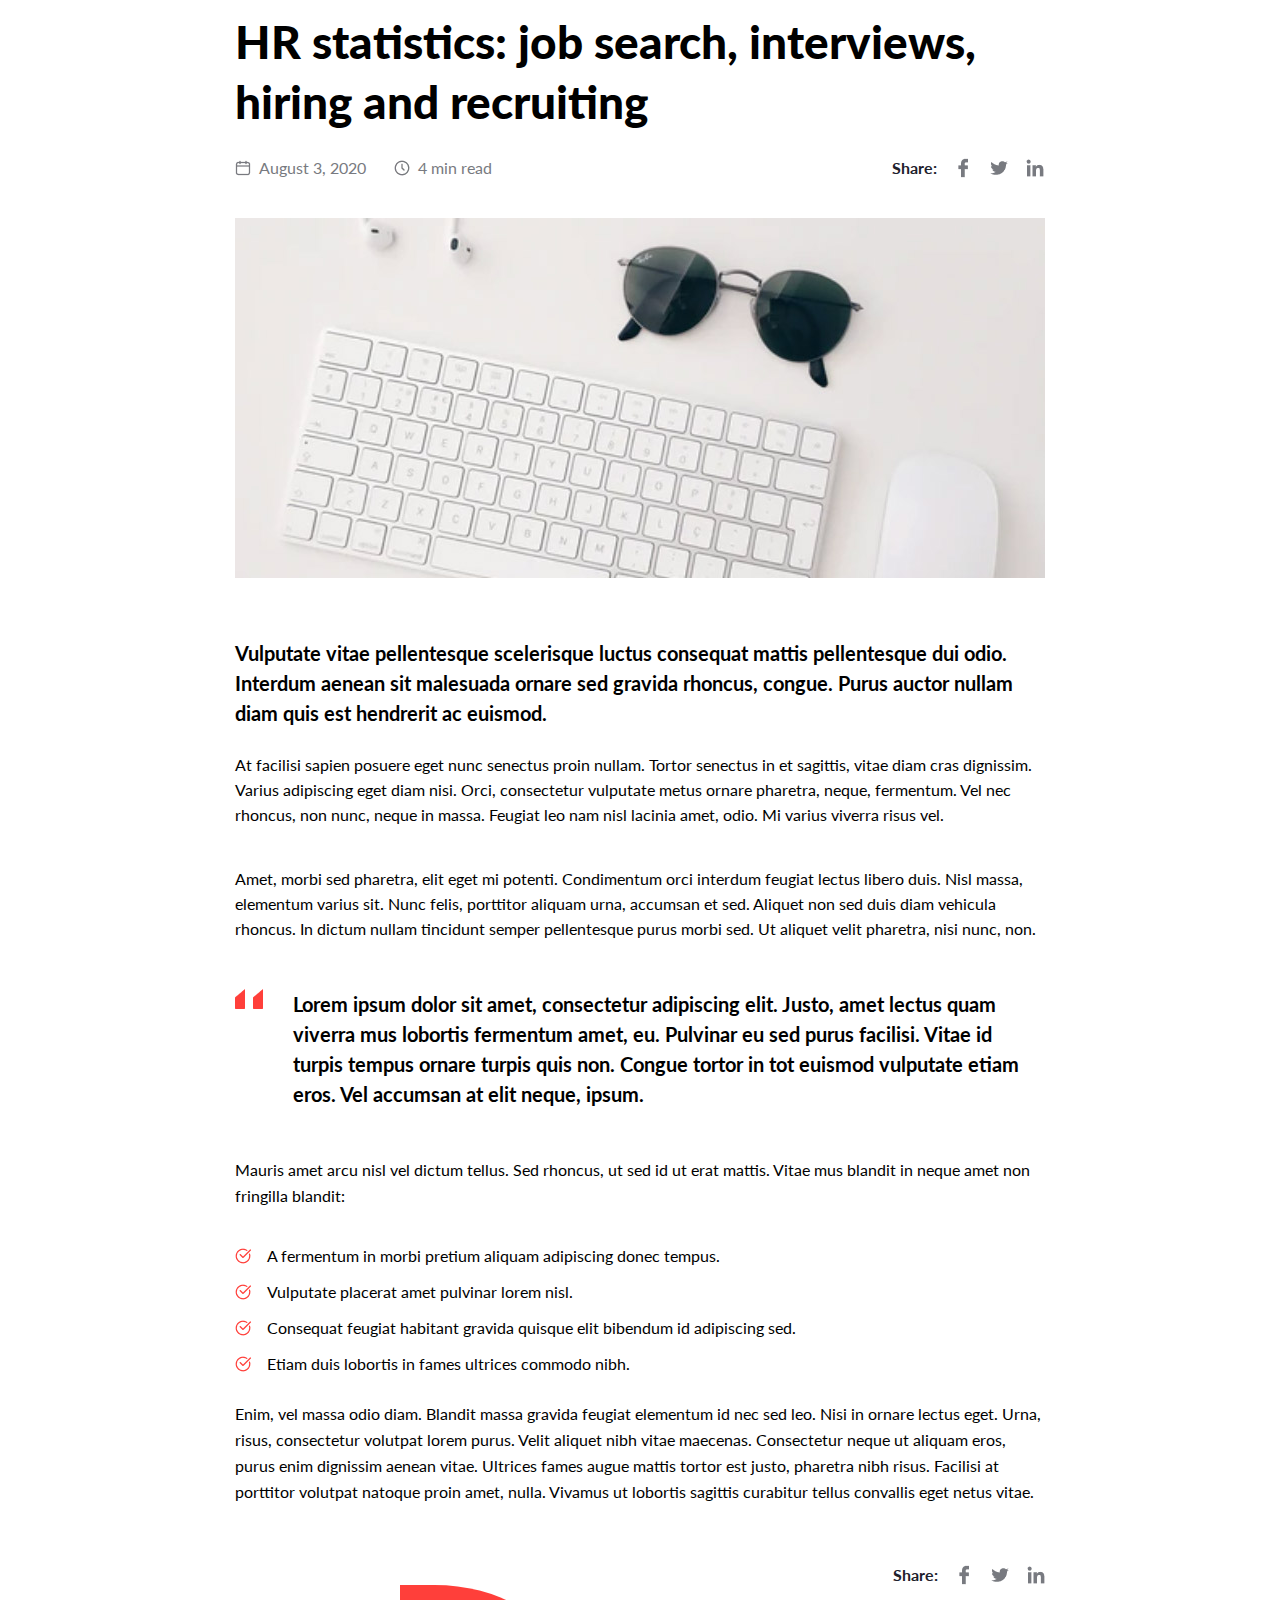
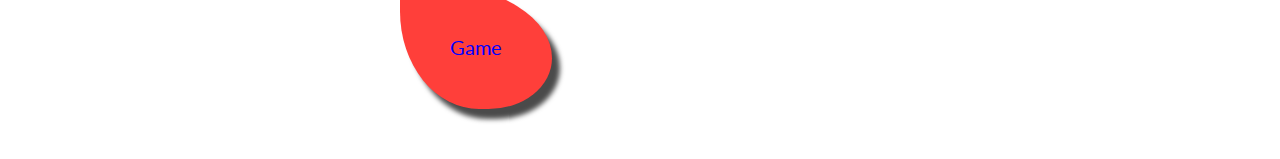
==== index.html @ 2d9ab495 "Add files via upload" ====
<!DOCTYPE html>
<html lang="en">

<head>
	<meta charset="UTF-8">
	<meta http-equiv="X-UA-Compatible" content="IE=edge">
	<meta name="viewport" content="width=device-width, initial-scale=1.0">
	<link rel="stylesheet" href="../css/style.css">
	<title>Homework_9</title>
</head>

<body>
	<div class="wrapper">



		<h1>HR statistics: job search, interviews, hiring and recruiting</h1>


		<div class="line">
			<div class="calendar">August 3, 2020</div>
			<div class="watch">4 min read</div>

			<div class="share">

				<h2>Share:</h2>
				
				<picture class="icon">
					<source srcset="../images/Facebook.webp" type="">
					<img src="../images/Facebook.png" alt="image">
				</picture>

				<picture class="icon">
					<source srcset="images/Twitter.webp" type="">
					<img src="../images/Twitter.png" alt="image">
				</picture>

				<picture class="icon">
					<source srcset="images/Linked-In.webp" type="">
					<img src="../images/Linked-In.png" alt="image">
				</picture>

			</div>
		</div>

		<div class="img"><img src="../images/homework_4.jpg" alt=""></div>

		<div class="one">
			Vulputate vitae pellentesque scelerisque luctus consequat mattis pellentesque dui odio. Interdum
			aenean sit malesuada ornare sed gravida rhoncus, congue. Purus auctor nullam diam quis est
			hendrerit ac euismod.
		</div>

		<div class="two">
			At facilisi sapien posuere eget nunc senectus proin nullam. Tortor senectus in et sagittis,
			vitae diam cras dignissim. Varius adipiscing eget diam nisi. Orci, consectetur vulputate metus
			ornare pharetra, neque, fermentum. Vel nec rhoncus, non nunc, neque in massa. Feugiat leo nam
			nisl lacinia amet, odio. Mi varius viverra risus vel.

			<div class="span">
				Amet, morbi sed pharetra, elit eget mi potenti. Condimentum orci interdum feugiat lectus
				libero
				duis. Nisl massa, elementum varius sit. Nunc felis, porttitor aliquam urna, accumsan et
				sed.
				Aliquet non sed duis diam vehicula rhoncus. In dictum nullam tincidunt semper
				pellentesque purus
				morbi sed. Ut aliquet velit pharetra, nisi nunc, non.
			</div>

		</div>

		<div class="three">
			Lorem ipsum dolor sit amet, consectetur adipiscing elit. Justo, amet lectus quam viverra mus
			lobortis fermentum amet, eu. Pulvinar eu sed purus facilisi. Vitae id turpis tempus ornare
			turpis quis non. Congue tortor in tot euismod vulputate etiam eros. Vel accumsan at elit neque,
			ipsum.
		</div>

		<div class="four">
			Mauris amet arcu nisl vel dictum tellus. Sed rhoncus, ut sed id ut erat mattis. Vitae mus
			blandit in neque amet non fringilla blandit:
		</div>

		<div class="list">
			<ul>
				<li>A fermentum in morbi pretium aliquam adipiscing donec tempus.</li>
				<li>Vulputate placerat amet pulvinar lorem nisl.</li>
				<li>Consequat feugiat habitant gravida quisque elit bibendum id adipiscing sed.</li>
				<li>Etiam duis lobortis in fames ultrices commodo nibh.</li>
			</ul>
		</div>

		<div class="five">
			Enim, vel massa odio diam. Blandit massa gravida feugiat elementum id nec sed leo. Nisi in
			ornare lectus eget. Urna, risus, consectetur volutpat lorem purus. Velit aliquet nibh vitae
			maecenas. Consectetur neque ut aliquam eros, purus enim dignissim aenean vitae. Ultrices fames
			augue mattis tortor est justo, pharetra nibh risus. Facilisi at porttitor volutpat natoque proin
			amet, nulla. Vivamus ut lobortis sagittis curabitur tellus convallis eget netus vitae. 
		</div>


		<footer>
			<div class="share">
				<h2 class="header-one">Share:</h2>
				<picture class="icon">
					<source srcset="../images/Facebook.webp" type="">
					<img src="../images/Facebook.png" alt="image">
				</picture>
				<picture class="icon">
					<source srcset="../images/Twitter.webp" type="">
					<img src="../images/Twitter.png" alt="image">
				</picture>
				<picture class="icon">
					<source srcset="../images/Linked-In.webp" type="">
					<img src="../images/Linked-In.png" alt="image">
				</picture>
			</div>
		</footer>
	</div>
	
	<button>
		<a href="game.html">Game</a>
	</button>

</body>

</html>
---- css/style.css ----
@import 'null.css';


@import url('https://fonts.googleapis.com/css?family=Lato:400,700,900&display=swap');


.wrapper {
	max-width: 810px;
	margin: 0px auto;
}

h1 {

	Font-family: Lato;
	Font-size: 46px;
	font-weight: 900;
	Line-height: 130%;
	text-align: left;
	height: 120px;
	margin-top: 12px;
	margin-bottom: 26px;

}

.img {
	width: 810px;
	height: 360px;
	margin-bottom: 60px;

}

.one {
	font-family: Lato;
	font-weight: 700;
	font-size: 20px;
	line-height: 30px;
	margin-bottom: 24px;
}

.two {
	text-align: left;
	font-family: Lato;
	font-weight: 400;
	font-size: 16px;
	line-height: 25px;
	margin-bottom: 48px;
}

.three {
	Font-family: Lato;
	font-weight: Bold;
	Font-size: 20px;
	Line-height: 150%;
	margin-bottom: 48px;
	padding-left: 58px;
	background-image: url('../images/braces.jpg');
	background-repeat: no-repeat;
	background-position: 0 0;
}


.four {
	font-family: Lato;
	font-size: 16px;
	line-height: 26px;
	text-align: left;
	margin-bottom: 24px;
}



li {
	font-family: Lato;
	font-weight: 400;
	font-size: 16px;
	line-height: 26px;
	padding: 10px 0px 0px 32px;
	background: url('../images/check.png') 0 15px / auto no-repeat;
	
	

}

.list {
	margin-bottom: 24px;
}

.five {
	font-family: Lato;
	font-size: 16px;
	line-height: 26px;
	text-align: left;
        margin-bottom: 60px;
}

.span {
	margin-top: 39px;
}

button {

	max-width: 400px;
	margin: 0px 0px 50px 400px;
	padding: 50px;
	border-radius: 0% 98% 53% 66% / 0% 75% 52% 100%;
	background-color: rgba(255, 63, 58, 1);
	text-align: center;
	box-shadow: 8px 10px 5px 0px rgba(0,0,0,0.71);

}

button:active {
	background-color: rgb(233, 118, 114);
	
	box-shadow: 0px 0px 30px 25px rgba(92,199,186,0.71) inset;
	margin-right: -5px;

}

button:hover {
	background-color: rgb(255, 216, 58);
	padding: 50px;
	
}



a {
	color: blue;
	font-family: 'Lato';
	font-size: 20px;
	
	
}

.line {
	
	margin:0 0 40px 0;
}


.calendar {
	display: inline-block;
	font-family: 'Lato';
	font-size: 16px;
	font-weight: 400;
	color: rgba(120, 122, 128, 1);
	background: url(/images/Vector.webp) left center no-repeat;
	padding: 0 0 0 24px;
	margin: 0 24px 0 0;
}

.watch {
	display: inline-block;
	font-family: 'Lato';
	font-size: 16px;
	font-weight: 400;
	color: rgba(120, 122, 128, 1);
	margin: 0 395.5px 0 0;
	background: url(/images/Union.webp) left center no-repeat;
	padding: 0 0 0 24px;
}

h2 {
	display: inline;
	font-family: 'Lato';
	font-size: 16px;
	font-weight: 700;
	color: rgba(30, 33, 44, 1);
	margin: 0px 12px 0px 0px;
}

.share {
	display: inline-block;
	margin: 0 -100px 0 0;
	
}

.icon {
	max-width: 20px;
	max-height: 20px;
	margin: 0px 12px 0 0;
}


footer {
	margin: 0 0 0 658px;
}
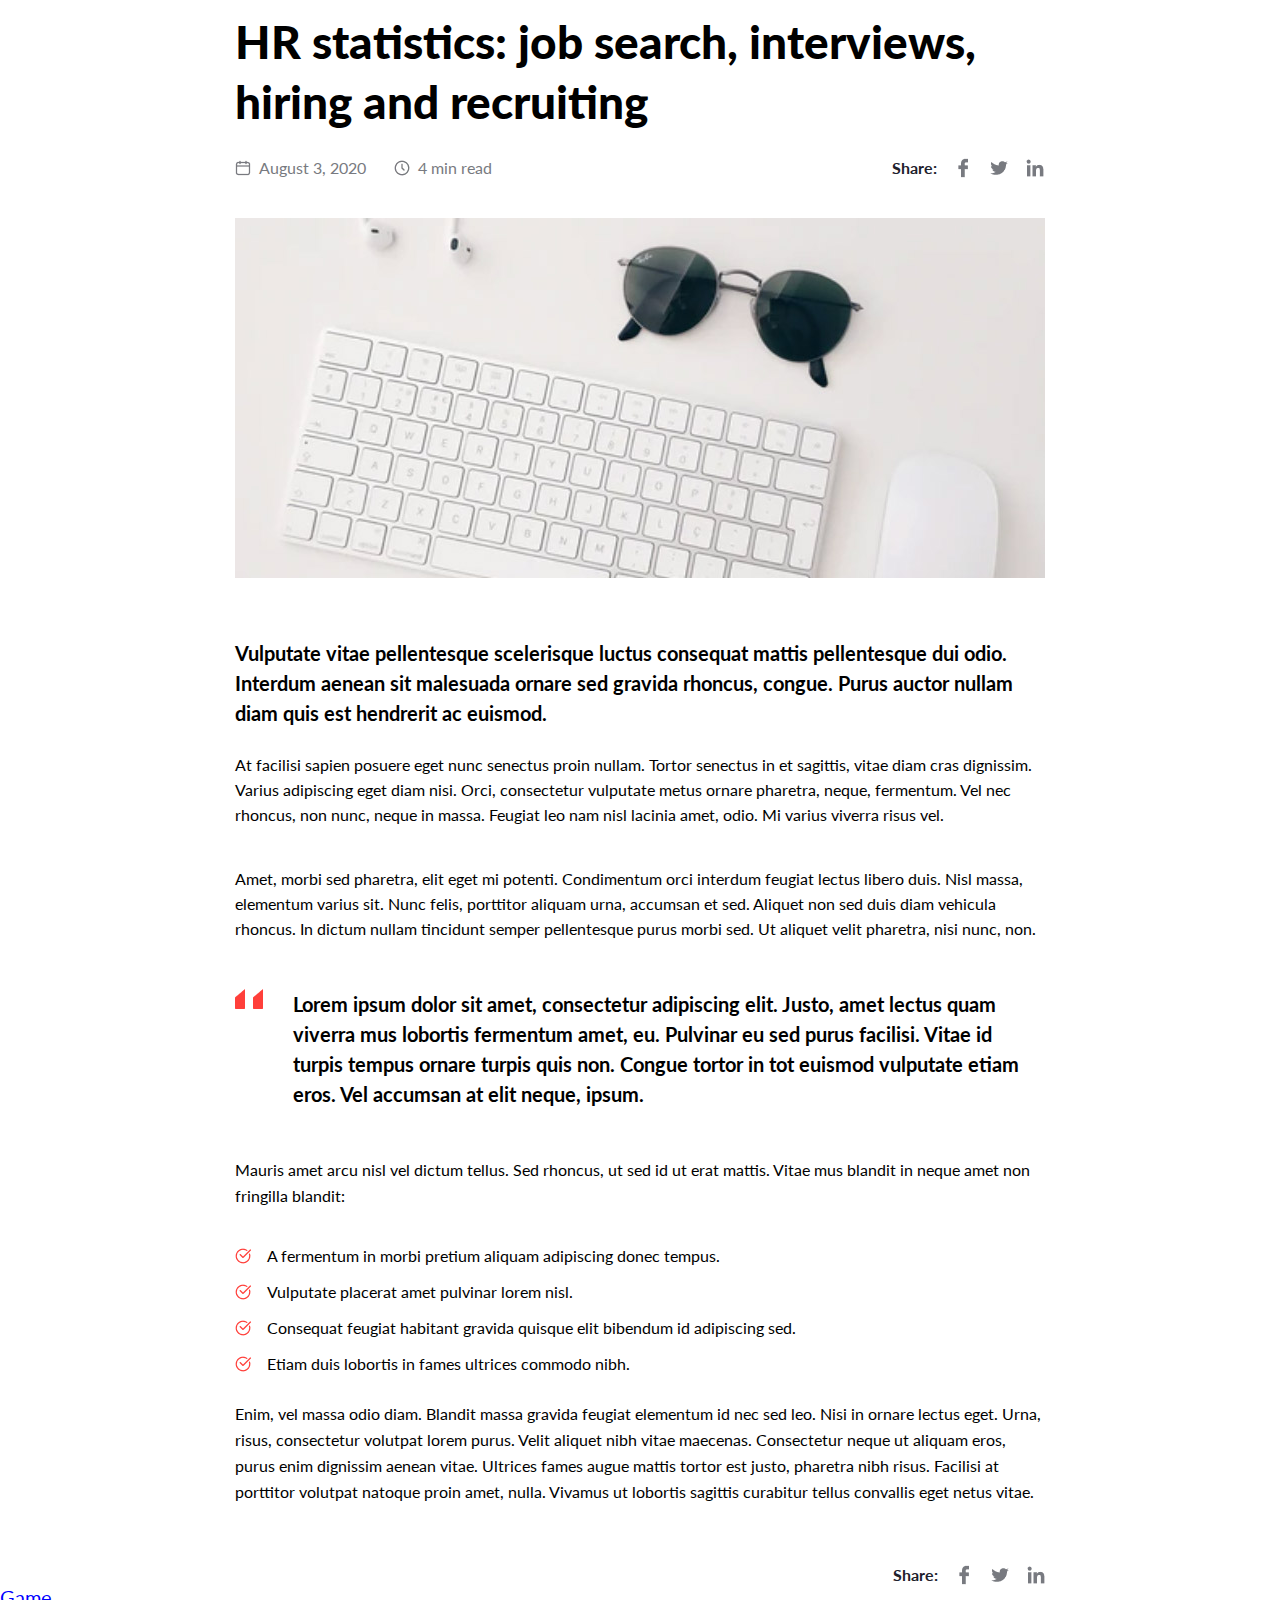
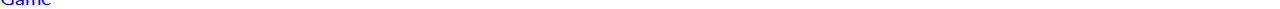
==== commit 961e92b7: "Update index.html" ====
--- a/index.html
+++ b/index.html
@@ -5,7 +5,7 @@
 	<meta charset="UTF-8">
 	<meta http-equiv="X-UA-Compatible" content="IE=edge">
 	<meta name="viewport" content="width=device-width, initial-scale=1.0">
-	<link rel="stylesheet" href="../css/style.css">
+	<link rel="stylesheet" href="css/style.css">
 	<title>Homework_9</title>
 </head>
 
@@ -26,24 +26,24 @@
 				<h2>Share:</h2>
 				
 				<picture class="icon">
-					<source srcset="../images/Facebook.webp" type="">
-					<img src="../images/Facebook.png" alt="image">
+					<source srcset="images/Facebook.webp" type="">
+					<img src="images/Facebook.png" alt="image">
 				</picture>
 
 				<picture class="icon">
 					<source srcset="images/Twitter.webp" type="">
-					<img src="../images/Twitter.png" alt="image">
+					<img src="images/Twitter.png" alt="image">
 				</picture>
 
 				<picture class="icon">
 					<source srcset="images/Linked-In.webp" type="">
-					<img src="../images/Linked-In.png" alt="image">
+					<img src="images/Linked-In.png" alt="image">
 				</picture>
 
 			</div>
 		</div>
 
-		<div class="img"><img src="../images/homework_4.jpg" alt=""></div>
+		<div class="img"><img src="images/homework_4.jpg" alt=""></div>
 
 		<div class="one">
 			Vulputate vitae pellentesque scelerisque luctus consequat mattis pellentesque dui odio. Interdum
@@ -103,24 +103,24 @@
 			<div class="share">
 				<h2 class="header-one">Share:</h2>
 				<picture class="icon">
-					<source srcset="../images/Facebook.webp" type="">
-					<img src="../images/Facebook.png" alt="image">
+					<source srcset="images/Facebook.webp" type="">
+					<img src="images/Facebook.png" alt="image">
 				</picture>
 				<picture class="icon">
-					<source srcset="../images/Twitter.webp" type="">
-					<img src="../images/Twitter.png" alt="image">
+					<source srcset="images/Twitter.webp" type="">
+					<img src="images/Twitter.png" alt="image">
 				</picture>
 				<picture class="icon">
-					<source srcset="../images/Linked-In.webp" type="">
-					<img src="../images/Linked-In.png" alt="image">
+					<source srcset="images/Linked-In.webp" type="">
+					<img src="images/Linked-In.png" alt="image">
 				</picture>
 			</div>
 		</footer>
 	</div>
 	
-	<button>
-		<a href="game.html">Game</a>
-	</button>
+	
+		<a href="game.html" class="button">Game</a>
+	
 
 </body>
 
--- a/css/style.css
+++ b/css/style.css
@@ -145,7 +145,7 @@
 	font-size: 16px;
 	font-weight: 400;
 	color: rgba(120, 122, 128, 1);
-	background: url(/images/Vector.webp) left center no-repeat;
+	background: url('../images/Vector.webp') left center no-repeat;
 	padding: 0 0 0 24px;
 	margin: 0 24px 0 0;
 }
@@ -157,7 +157,7 @@
 	font-weight: 400;
 	color: rgba(120, 122, 128, 1);
 	margin: 0 395.5px 0 0;
-	background: url(/images/Union.webp) left center no-repeat;
+	background: url('../images/Union.webp') left center no-repeat;
 	padding: 0 0 0 24px;
 }
 
